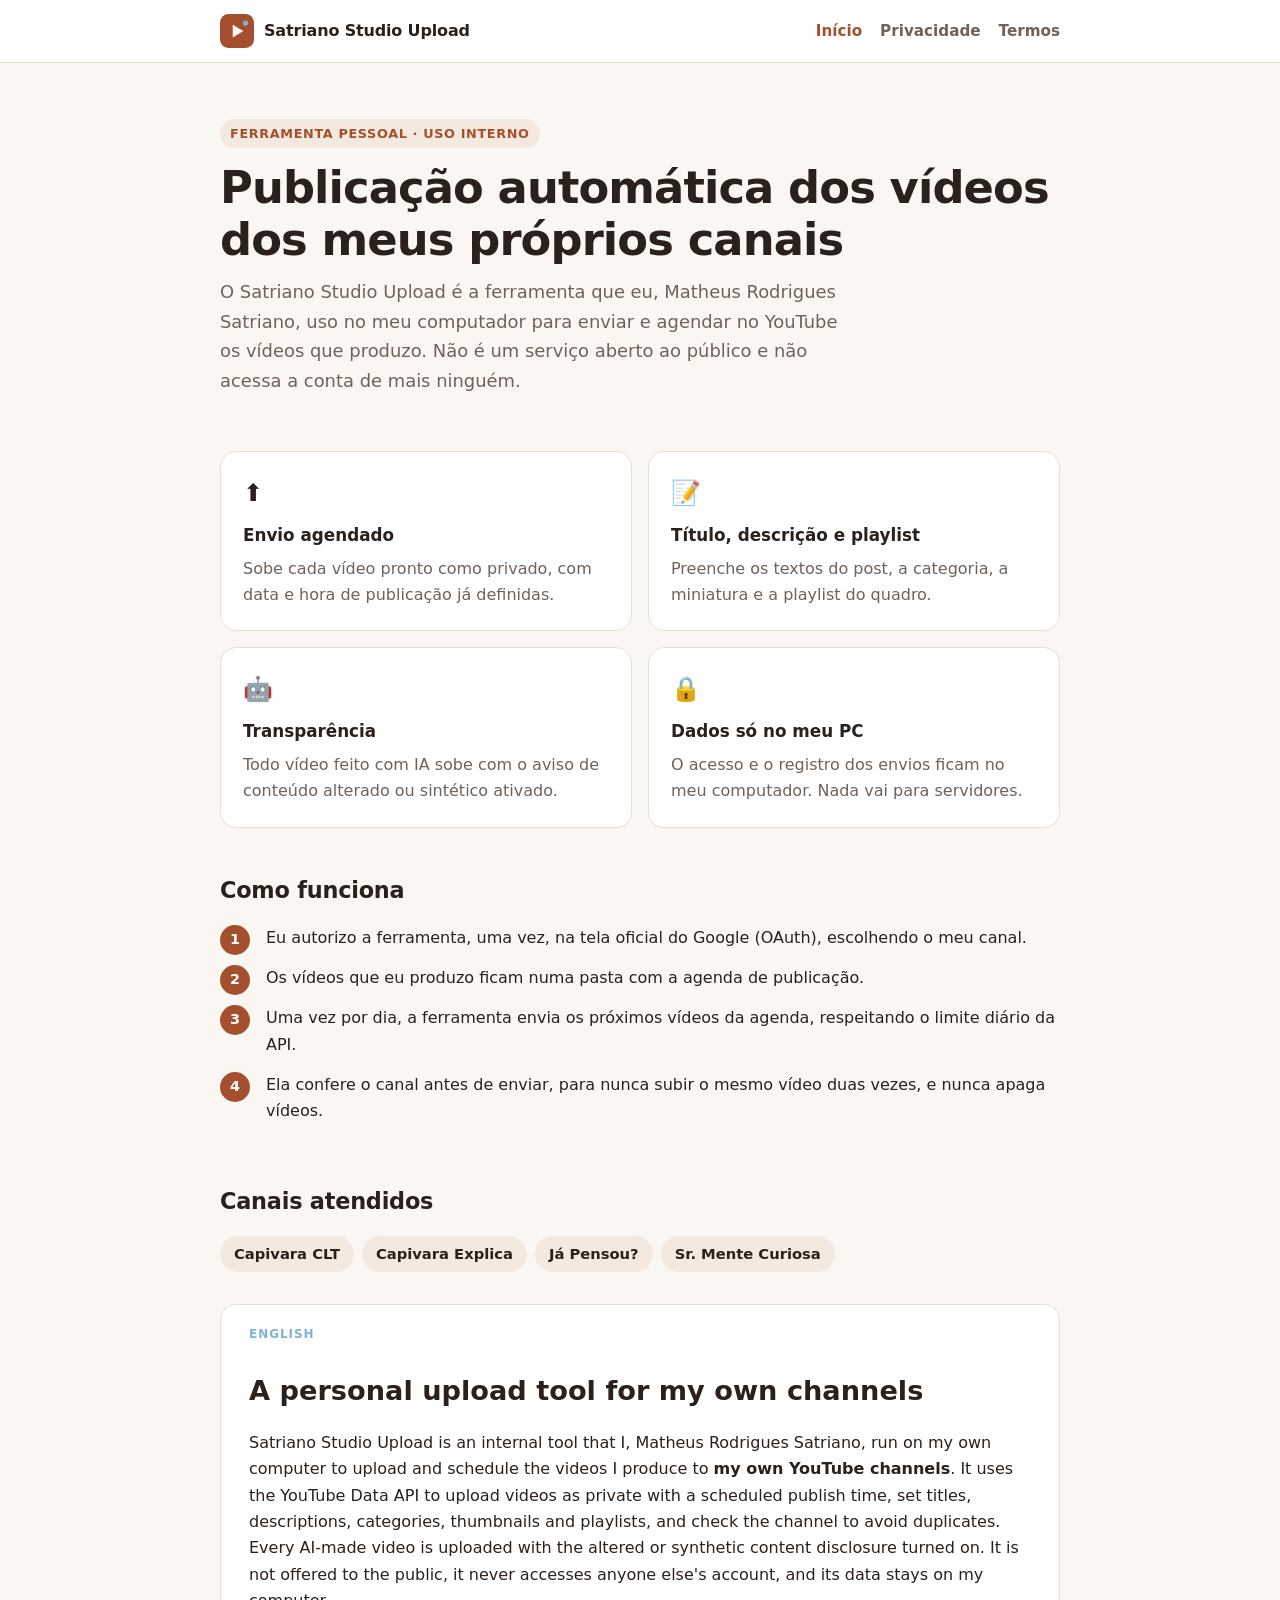
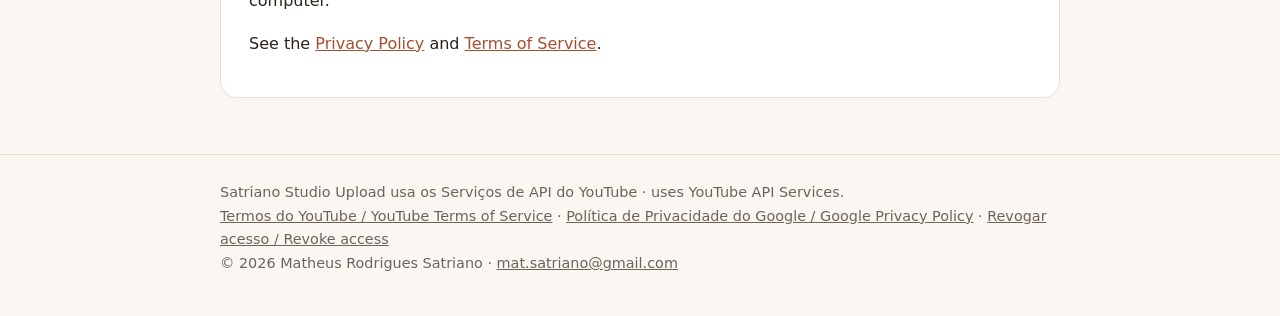
==== index.html @ 068a51b7 "Create index.html" ====
<!doctype html><html lang="pt-BR"><head><meta charset="utf-8"><meta name="viewport" content="width=device-width,initial-scale=1"><link rel="icon" href="logo.svg" type="image/svg+xml"><link rel="stylesheet" href="style.css"><title>Satriano Studio Upload</title><meta name="description" content="Ferramenta pessoal para publicar e agendar vídeos nos próprios canais do YouTube."></head><body>
<header><div class="wrap"><a class="logo" href="./"><svg viewBox="0 0 64 64" aria-hidden="true"><rect width="64" height="64" rx="16" fill="#a4502f"/><path d="M24 20v24l20-12z" fill="#faf7f2"/><circle cx="48" cy="17" r="5" fill="#7fb3d5"/></svg>Satriano Studio Upload</a>
<nav><a href="./" aria-current="page">Início</a><a href="privacy.html" >Privacidade</a><a href="terms.html" >Termos</a></nav></div></header>
<main class="wrap">
<section class="hero"><span class="badge">Ferramenta pessoal · uso interno</span>
<h1>Publicação automática dos vídeos dos meus próprios canais</h1>
<p>O Satriano Studio Upload é a ferramenta que eu, Matheus Rodrigues Satriano, uso no meu computador para enviar e agendar no YouTube os vídeos que produzo. Não é um serviço aberto ao público e não acessa a conta de mais ninguém.</p></section>
<div class="grid">
<div class="card"><span class="ico">⬆️</span><h3>Envio agendado</h3><p>Sobe cada vídeo pronto como privado, com data e hora de publicação já definidas.</p></div>
<div class="card"><span class="ico">📝</span><h3>Título, descrição e playlist</h3><p>Preenche os textos do post, a categoria, a miniatura e a playlist do quadro.</p></div>
<div class="card"><span class="ico">🤖</span><h3>Transparência</h3><p>Todo vídeo feito com IA sobe com o aviso de conteúdo alterado ou sintético ativado.</p></div>
<div class="card"><span class="ico">🔒</span><h3>Dados só no meu PC</h3><p>O acesso e o registro dos envios ficam no meu computador. Nada vai para servidores.</p></div>
</div>
<h2>Como funciona</h2>
<ol class="steps">
<li>Eu autorizo a ferramenta, uma vez, na tela oficial do Google (OAuth), escolhendo o meu canal.</li>
<li>Os vídeos que eu produzo ficam numa pasta com a agenda de publicação.</li>
<li>Uma vez por dia, a ferramenta envia os próximos vídeos da agenda, respeitando o limite diário da API.</li>
<li>Ela confere o canal antes de enviar, para nunca subir o mesmo vídeo duas vezes, e nunca apaga vídeos.</li>
</ol>
<h2>Canais atendidos</h2>
<ul class="chips"><li>Capivara CLT</li><li>Capivara Explica</li><li>Já Pensou?</li><li>Sr. Mente Curiosa</li></ul>
<section class="doc"><p class="lang-tag">English</p>
<h1>A personal upload tool for my own channels</h1>
<p>Satriano Studio Upload is an internal tool that I, Matheus Rodrigues Satriano, run on my own computer to upload and schedule the videos I produce to <strong>my own YouTube channels</strong>. It uses the YouTube Data API to upload videos as private with a scheduled publish time, set titles, descriptions, categories, thumbnails and playlists, and check the channel to avoid duplicates. Every AI-made video is uploaded with the altered or synthetic content disclosure turned on. It is not offered to the public, it never accesses anyone else's account, and its data stays on my computer.</p>
<p>See the <a href="privacy.html">Privacy Policy</a> and <a href="terms.html">Terms of Service</a>.</p></section>
</main>
<footer><div class="wrap">Satriano Studio Upload usa os Serviços de API do YouTube · uses YouTube API Services.<br><a href="https://www.youtube.com/t/terms">Termos do YouTube / YouTube Terms of Service</a> · <a href="https://policies.google.com/privacy">Política de Privacidade do Google / Google Privacy Policy</a> · <a href="https://myaccount.google.com/permissions">Revogar acesso / Revoke access</a><br>© 2026 Matheus Rodrigues Satriano · <a href="mailto:mat.satriano@gmail.com">mat.satriano@gmail.com</a></div></footer></body></html>
---- style.css ----
:root{--bg:#faf7f2;--card:#ffffff;--ink:#2a211c;--muted:#6f625a;--brand:#a4502f;--brand-2:#7fb3d5;--line:#eadfd3;--chip:#f3e9de}
@media (prefers-color-scheme:dark){:root{--bg:#1b1714;--card:#25201c;--ink:#f3ece5;--muted:#b8aa9e;--brand:#e08a63;--brand-2:#8cc0e0;--line:#3a322b;--chip:#302922}}
*{box-sizing:border-box}
body{margin:0;background:var(--bg);color:var(--ink);font:16px/1.65 "Inter",system-ui,-apple-system,"Segoe UI",Roboto,sans-serif}
a{color:var(--brand)}a:hover{text-decoration:none}
.wrap{max-width:880px;margin:0 auto;padding:0 20px}
header{border-bottom:1px solid var(--line);background:var(--card)}
header .wrap{display:flex;align-items:center;justify-content:space-between;gap:16px;padding:14px 20px;flex-wrap:wrap}
.logo{display:flex;align-items:center;gap:10px;font-weight:800;color:var(--ink);text-decoration:none;letter-spacing:-.01em}
.logo svg{width:34px;height:34px}
nav a{color:var(--muted);text-decoration:none;font-weight:600;margin-left:18px;font-size:.95rem}
nav a[aria-current]{color:var(--brand)}
.hero{padding:56px 0 28px}
.hero h1{font-size:clamp(1.9rem,4.5vw,2.8rem);line-height:1.15;margin:0 0 12px;letter-spacing:-.02em}
.hero p{font-size:1.12rem;color:var(--muted);max-width:640px;margin:0}
.badge{display:inline-block;background:var(--chip);color:var(--brand);font-weight:700;font-size:.8rem;padding:4px 10px;border-radius:999px;margin-bottom:14px;text-transform:uppercase;letter-spacing:.05em}
.grid{display:grid;grid-template-columns:repeat(auto-fit,minmax(300px,1fr));gap:16px;margin:28px 0}
.card{background:var(--card);border:1px solid var(--line);border-radius:16px;padding:22px}
.card h3{margin:0 0 6px;font-size:1.05rem}.card p{margin:0;color:var(--muted)}
.ico{font-size:1.5rem;display:block;margin-bottom:8px}
h2{font-size:1.4rem;margin:44px 0 12px;letter-spacing:-.01em}
.steps{counter-reset:s;list-style:none;padding:0}
.steps li{counter-increment:s;position:relative;padding:0 0 14px 46px}
.steps li::before{content:counter(s);position:absolute;left:0;top:0;width:30px;height:30px;border-radius:50%;background:var(--brand);color:#fff;font-weight:800;display:grid;place-items:center;font-size:.9rem}
.chips{display:flex;flex-wrap:wrap;gap:8px;padding:0;list-style:none}
.chips li{background:var(--chip);border-radius:999px;padding:6px 14px;font-weight:600;font-size:.92rem}
.doc{background:var(--card);border:1px solid var(--line);border-radius:16px;padding:8px 28px 24px;margin:32px 0}
.doc h2{font-size:1.15rem;margin:28px 0 6px}
.doc h1{font-size:1.7rem;margin:24px 0 4px}
.meta{color:var(--muted);font-size:.92rem}
.lang-tag{font-size:.75rem;font-weight:800;color:var(--brand-2);letter-spacing:.08em;text-transform:uppercase}
footer{border-top:1px solid var(--line);margin-top:56px;padding:26px 0 40px;color:var(--muted);font-size:.9rem}
footer a{color:var(--muted)}
@media (max-width:560px){nav a{margin:0 14px 0 0}header .wrap{justify-content:flex-start}}
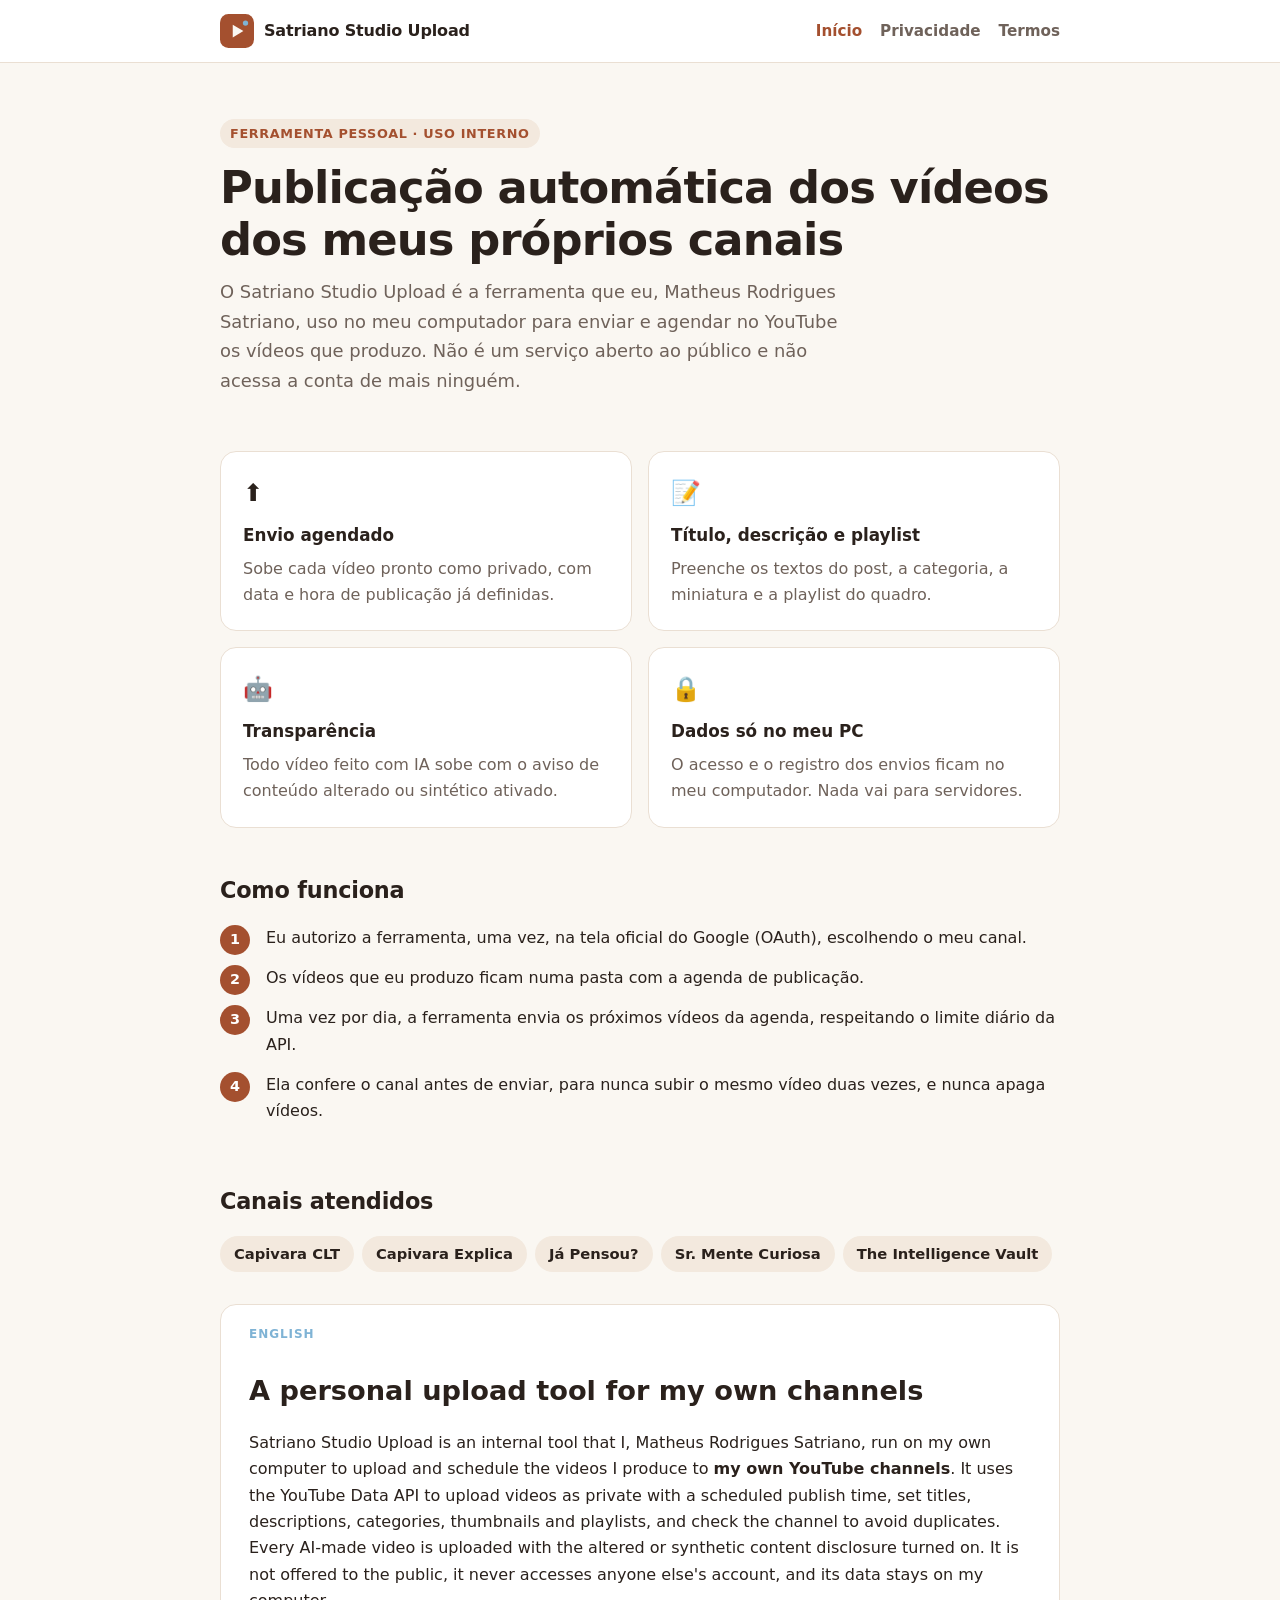
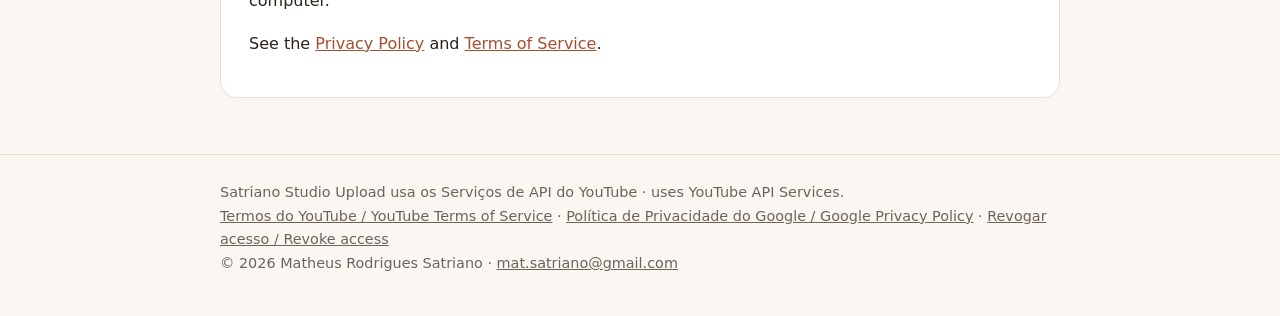
==== commit 22ba7a02: "Update index.html" ====
--- a/index.html
+++ b/index.html
@@ -19,7 +19,7 @@
 <li>Ela confere o canal antes de enviar, para nunca subir o mesmo vídeo duas vezes, e nunca apaga vídeos.</li>
 </ol>
 <h2>Canais atendidos</h2>
-<ul class="chips"><li>Capivara CLT</li><li>Capivara Explica</li><li>Já Pensou?</li><li>Sr. Mente Curiosa</li></ul>
+<ul class="chips"><li>Capivara CLT</li><li>Capivara Explica</li><li>Já Pensou?</li><li>Sr. Mente Curiosa</li><li>The Intelligence Vault</li></ul>
 <section class="doc"><p class="lang-tag">English</p>
 <h1>A personal upload tool for my own channels</h1>
 <p>Satriano Studio Upload is an internal tool that I, Matheus Rodrigues Satriano, run on my own computer to upload and schedule the videos I produce to <strong>my own YouTube channels</strong>. It uses the YouTube Data API to upload videos as private with a scheduled publish time, set titles, descriptions, categories, thumbnails and playlists, and check the channel to avoid duplicates. Every AI-made video is uploaded with the altered or synthetic content disclosure turned on. It is not offered to the public, it never accesses anyone else's account, and its data stays on my computer.</p>
